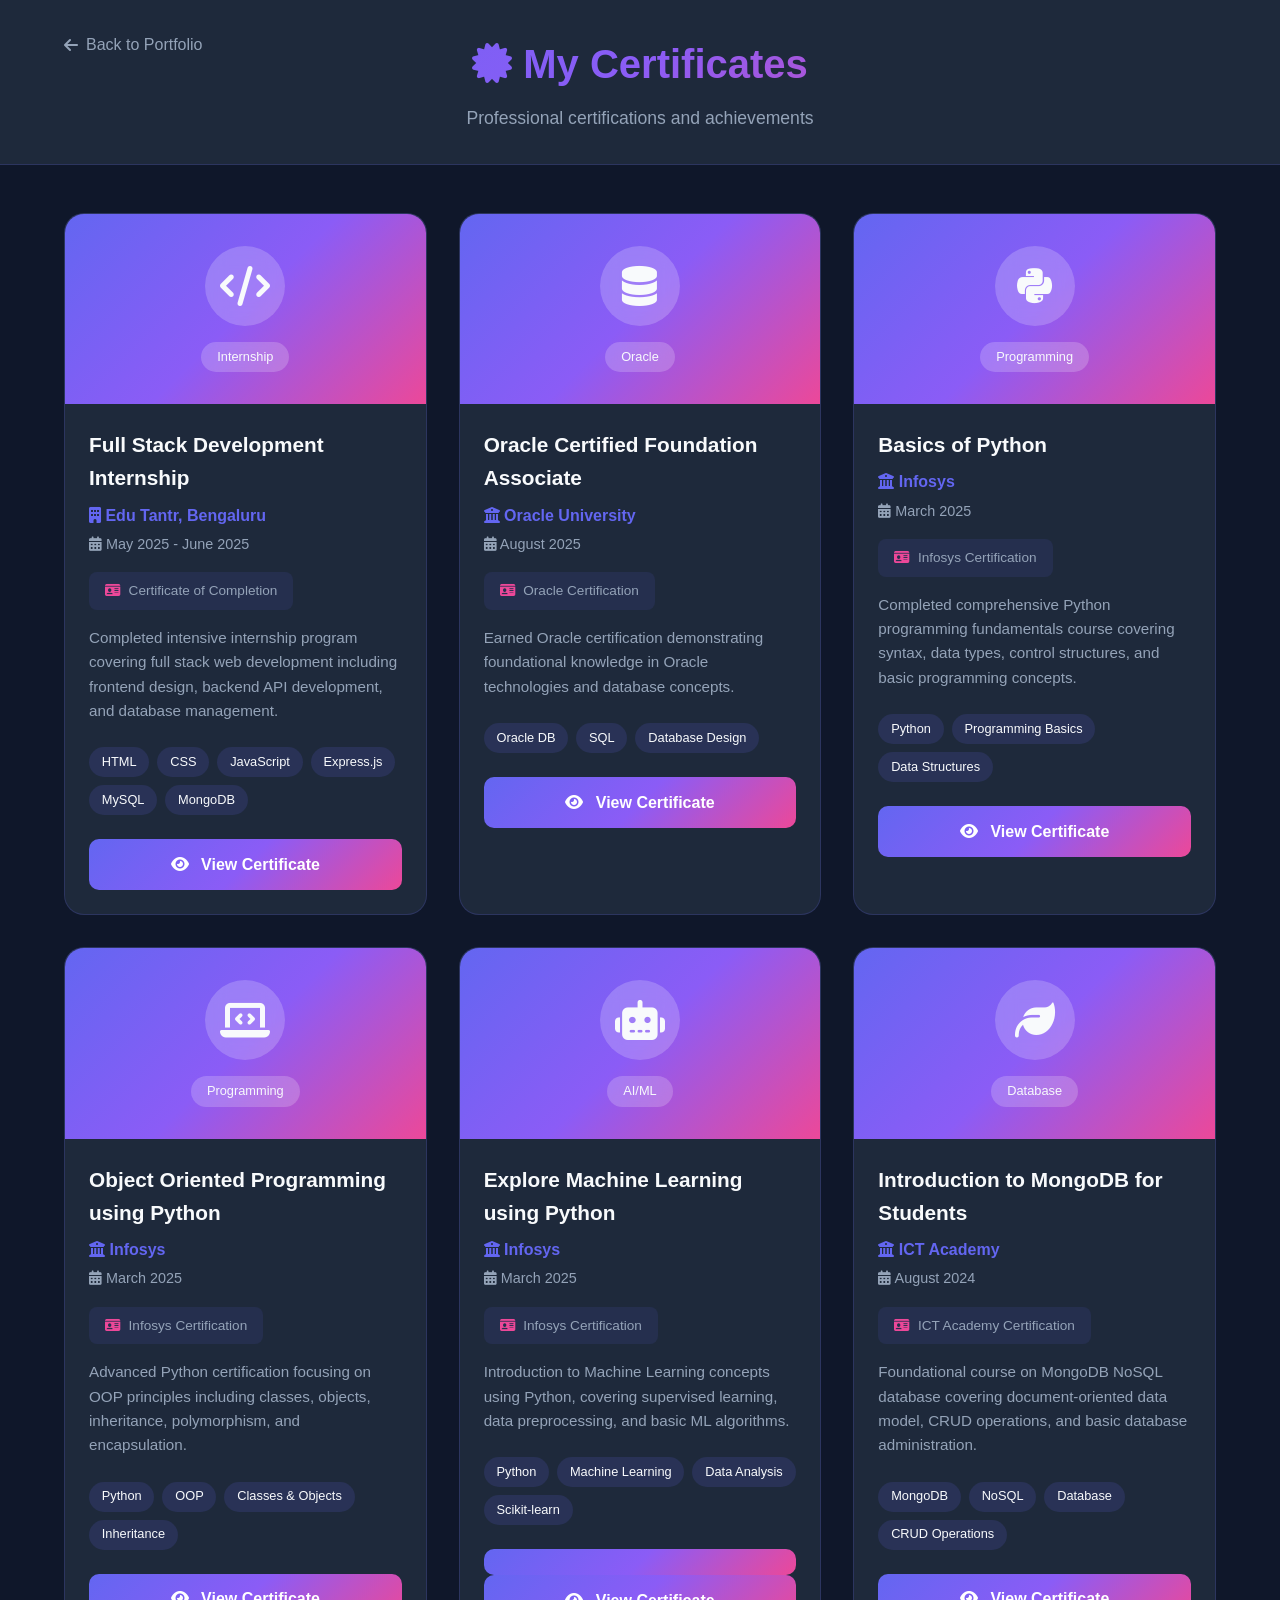
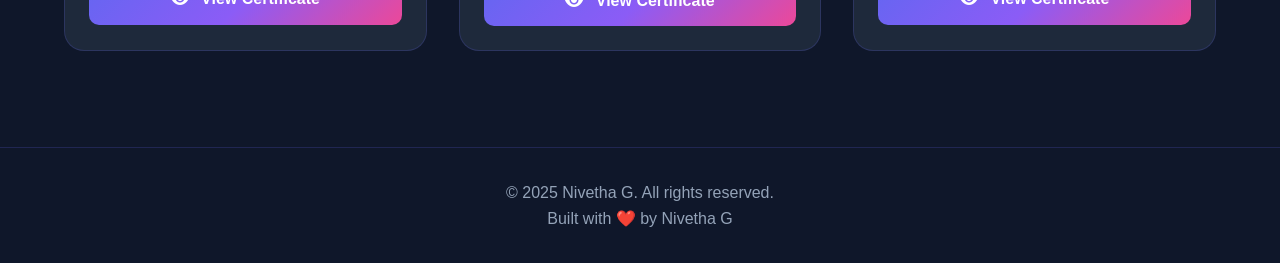
==== certificates.html @ d071e631 "first commit" ====
<!DOCTYPE html>
<html lang="en">
<head>
    <meta charset="UTF-8">
    <meta name="viewport" content="width=device-width, initial-scale=1.0">
    <title>Certificates | Nivetha G</title>
    <link rel="stylesheet" href="https://cdnjs.cloudflare.com/ajax/libs/font-awesome/6.4.0/css/all.min.css">
    <style>
        * {
            margin: 0;
            padding: 0;
            box-sizing: border-box;
        }

        :root {
            --primary-color: #6366f1;
            --secondary-color: #8b5cf6;
            --accent-color: #ec4899;
            --dark-bg: #0f172a;
            --card-bg: #1e293b;
            --text-primary: #f8fafc;
            --text-secondary: #94a3b8;
            --gradient: linear-gradient(135deg, #6366f1 0%, #8b5cf6 50%, #ec4899 100%);
        }

        body {
            font-family: 'Segoe UI', Tahoma, Geneva, Verdana, sans-serif;
            background-color: var(--dark-bg);
            color: var(--text-primary);
            line-height: 1.6;
            overflow-x: hidden;
        }

        /* Custom Scrollbar */
        ::-webkit-scrollbar {
            width: 10px;
        }

        ::-webkit-scrollbar-track {
            background: var(--dark-bg);
        }

        ::-webkit-scrollbar-thumb {
            background: var(--gradient);
            border-radius: 5px;
        }

        /* Header */
        header {
            background: var(--card-bg);
            padding: 2rem 5%;
            text-align: center;
            border-bottom: 1px solid rgba(99, 102, 241, 0.2);
        }

        .back-btn {
            position: absolute;
            left: 5%;
            top: 2rem;
            color: var(--text-secondary);
            text-decoration: none;
            display: flex;
            align-items: center;
            gap: 0.5rem;
            font-size: 1rem;
            transition: all 0.3s ease;
        }

        .back-btn:hover {
            color: var(--primary-color);
            transform: translateX(-5px);
        }

        header h1 {
            font-size: 2.5rem;
            background: var(--gradient);
            -webkit-background-clip: text;
            -webkit-text-fill-color: transparent;
            background-clip: text;
            margin-bottom: 0.5rem;
        }

        header p {
            color: var(--text-secondary);
            font-size: 1.1rem;
        }

        /* Main Content */
        main {
            padding: 3rem 5%;
            max-width: 1400px;
            margin: 0 auto;
        }

        /* Certificates Grid */
        .certificates-grid {
            display: grid;
            grid-template-columns: repeat(auto-fit, minmax(350px, 1fr));
            gap: 2rem;
        }

        /* Certificate Card */
        .cert-card {
            background: var(--card-bg);
            border-radius: 20px;
            overflow: hidden;
            border: 1px solid rgba(99, 102, 241, 0.2);
            transition: all 0.4s cubic-bezier(0.175, 0.885, 0.32, 1.275);
            position: relative;
            opacity: 0;
            transform: translateY(40px) scale(0.95);
        }

        .cert-card.reveal.active {
            opacity: 1;
            transform: translateY(0) scale(1);
        }

        .cert-card:hover {
            transform: translateY(-10px) scale(1.02);
            border-color: var(--primary-color);
            box-shadow: 0 25px 50px rgba(99, 102, 241, 0.3);
        }

        /* Shine Effect */
        .cert-card::before {
            content: '';
            position: absolute;
            top: 0;
            left: -100%;
            width: 100%;
            height: 100%;
            background: linear-gradient(90deg, transparent, rgba(99, 102, 241, 0.1), transparent);
            transition: left 0.6s ease;
            z-index: 1;
        }

        .cert-card:hover::before {
            left: 100%;
        }

        /* Certificate Header */
        .cert-header {
            background: var(--gradient);
            padding: 2rem;
            text-align: center;
            position: relative;
        }

        .cert-icon {
            width: 80px;
            height: 80px;
            background: rgba(255, 255, 255, 0.2);
            border-radius: 50%;
            display: flex;
            align-items: center;
            justify-content: center;
            font-size: 2.5rem;
            margin: 0 auto 1rem;
            animation: iconFloat 3s ease-in-out infinite;
            backdrop-filter: blur(10px);
        }

        @keyframes iconFloat {
            0%, 100% { transform: translateY(0); }
            50% { transform: translateY(-10px); }
        }

        .cert-card:hover .cert-icon {
            animation: iconSpin 0.6s ease;
        }

        @keyframes iconSpin {
            0% { transform: rotate(0deg) scale(1); }
            50% { transform: rotate(180deg) scale(1.1); }
            100% { transform: rotate(360deg) scale(1); }
        }

        .cert-badge {
            display: inline-block;
            background: rgba(255, 255, 255, 0.2);
            padding: 0.3rem 1rem;
            border-radius: 20px;
            font-size: 0.8rem;
            backdrop-filter: blur(10px);
        }

        /* Certificate Body */
        .cert-body {
            padding: 1.5rem;
        }

        .cert-body h3 {
            font-size: 1.3rem;
            margin-bottom: 0.5rem;
            color: var(--text-primary);
        }

        .cert-issuer {
            color: var(--primary-color);
            font-weight: 600;
            margin-bottom: 0.3rem;
        }

        .cert-date {
            color: var(--text-secondary);
            font-size: 0.9rem;
            margin-bottom: 1rem;
        }

        .cert-id {
            background: rgba(99, 102, 241, 0.1);
            padding: 0.5rem 1rem;
            border-radius: 8px;
            font-size: 0.85rem;
            color: var(--text-secondary);
            display: inline-block;
            margin-bottom: 1rem;
        }

        .cert-id i {
            color: var(--accent-color);
            margin-right: 0.3rem;
        }

        .cert-description {
            color: var(--text-secondary);
            font-size: 0.95rem;
            line-height: 1.6;
            margin-bottom: 1.5rem;
        }

        .cert-skills {
            display: flex;
            flex-wrap: wrap;
            gap: 0.5rem;
            margin-bottom: 1.5rem;
        }

        .skill-tag {
            background: rgba(99, 102, 241, 0.15);
            padding: 0.3rem 0.8rem;
            border-radius: 15px;
            font-size: 0.8rem;
            color: var(--text-primary);
            transition: all 0.3s ease;
        }

        .skill-tag:hover {
            background: var(--gradient);
            transform: scale(1.05);
        }

        /* Certificate Button */
        .cert-btn {
            display: block;
            width: 100%;
            padding: 0.8rem;
            background: var(--gradient);
            color: white;
            text-decoration: none;
            text-align: center;
            border-radius: 10px;
            font-weight: 600;
            transition: all 0.3s ease;
            border: none;
            cursor: pointer;
            position: relative;
            overflow: hidden;
        }

        .cert-btn::before {
            content: '';
            position: absolute;
            top: 0;
            left: -100%;
            width: 100%;
            height: 100%;
            background: linear-gradient(90deg, transparent, rgba(255,255,255,0.3), transparent);
            transition: left 0.5s ease;
        }

        .cert-btn:hover::before {
            left: 100%;
        }

        .cert-btn:hover {
            transform: translateY(-2px);
            box-shadow: 0 10px 25px rgba(99, 102, 241, 0.4);
        }

        .cert-btn i {
            margin-right: 0.5rem;
        }

        /* Stagger Animation Delays */
        .certificates-grid .cert-card:nth-child(1) { transition-delay: 0.1s; }
        .certificates-grid .cert-card:nth-child(2) { transition-delay: 0.2s; }
        .certificates-grid .cert-card:nth-child(3) { transition-delay: 0.3s; }
        .certificates-grid .cert-card:nth-child(4) { transition-delay: 0.4s; }
        .certificates-grid .cert-card:nth-child(5) { transition-delay: 0.5s; }
        .certificates-grid .cert-card:nth-child(6) { transition-delay: 0.6s; }

        /* Footer */
        footer {
            background: var(--dark-bg);
            padding: 2rem 5%;
            text-align: center;
            border-top: 1px solid rgba(99, 102, 241, 0.2);
            margin-top: 3rem;
        }

        footer p {
            color: var(--text-secondary);
        }

        footer .heart {
            color: var(--accent-color);
            animation: heartbeat 1.5s ease infinite;
        }

        @keyframes heartbeat {
            0%, 100% { transform: scale(1); }
            50% { transform: scale(1.2); }
        }

        /* Responsive */
        @media (max-width: 768px) {
            header h1 {
                font-size: 1.8rem;
            }

            .back-btn {
                position: static;
                justify-content: center;
                margin-bottom: 1rem;
            }

            .certificates-grid {
                grid-template-columns: 1fr;
            }

            .cert-header {
                padding: 1.5rem;
            }

            .cert-icon {
                width: 60px;
                height: 60px;
                font-size: 2rem;
            }
        }

        /* Scroll Reveal Animation */
        .reveal {
            opacity: 0;
            transform: translateY(30px);
            transition: all 0.8s ease;
        }

        .reveal.active {
            opacity: 1;
            transform: translateY(0);
        }
    </style>
</head>
<body>
    <!-- Header -->
    <header>
        <a href="index.html" class="back-btn">
            <i class="fas fa-arrow-left"></i> Back to Portfolio
        </a>
        <h1><i class="fas fa-certificate"></i> My Certificates</h1>
        <p>Professional certifications and achievements</p>
    </header>

    <!-- Main Content -->
    <main>
        <div class="certificates-grid">
            <!-- Certificate 1 -->
            <div class="cert-card reveal">
                <div class="cert-header">
                    <div class="cert-icon">
                        <i class="fas fa-code"></i>
                    </div>
                    <span class="cert-badge">Internship</span>
                </div>
                <div class="cert-body">
                    <h3>Full Stack Development Internship</h3>
                    <p class="cert-issuer"><i class="fas fa-building"></i> Edu Tantr, Bengaluru</p>
                    <p class="cert-date"><i class="fas fa-calendar-alt"></i> May 2025 - June 2025</p>
                    <div class="cert-id">
                        <i class="fas fa-id-card"></i> Certificate of Completion
                    </div>
                    <p class="cert-description">
                        Completed intensive internship program covering full stack web development including frontend design, backend API development, and database management.
                    </p>
                    <div class="cert-skills">
                        <span class="skill-tag">HTML</span>
                        <span class="skill-tag">CSS</span>
                        <span class="skill-tag">JavaScript</span>
                        <span class="skill-tag">Express.js</span>
                        <span class="skill-tag">MySQL</span>
                        <span class="skill-tag">MongoDB</span>
                    </div>
                    <a href="#" class="cert-btn"><i class="fas fa-eye"></i> View Certificate</a>
                </div>
            </div>

            <!-- Certificate 2 -->
            <div class="cert-card reveal">
                <div class="cert-header">
                    <div class="cert-icon">
                        <i class="fas fa-database"></i>
                    </div>
                    <span class="cert-badge">Oracle</span>
                </div>
                <div class="cert-body">
                    <h3>Oracle Certified Foundation Associate</h3>
                    <p class="cert-issuer"><i class="fas fa-university"></i> Oracle University</p>
                    <p class="cert-date"><i class="fas fa-calendar-alt"></i> August 2025</p>
                    <div class="cert-id">
                        <i class="fas fa-id-card"></i> Oracle Certification
                    </div>
                    <p class="cert-description">
                        Earned Oracle certification demonstrating foundational knowledge in Oracle technologies and database concepts.
                    </p>
                    <div class="cert-skills">
                        <span class="skill-tag">Oracle DB</span>
                        <span class="skill-tag">SQL</span>
                        <span class="skill-tag">Database Design</span>
                    </div>
                    <a href="#" class="cert-btn">
                        <i class="fas fa-eye"></i> View Certificate
                    </a>
                </div>
            </div>

            <!-- Certificate 3 -->
            <div class="cert-card reveal">
                <div class="cert-header">
                    <div class="cert-icon">
                        <i class="fab fa-python"></i>
                    </div>
                    <span class="cert-badge">Programming</span>
                </div>
                <div class="cert-body">
                    <h3>Basics of Python</h3>
                    <p class="cert-issuer"><i class="fas fa-university"></i> Infosys</p>
                    <p class="cert-date"><i class="fas fa-calendar-alt"></i> March 2025</p>
                    <div class="cert-id">
                        <i class="fas fa-id-card"></i> Infosys Certification
                    </div>
                    <p class="cert-description">
                        Completed comprehensive Python programming fundamentals course covering syntax, data types, control structures, and basic programming concepts.
                    </p>
                    <div class="cert-skills">
                        <span class="skill-tag">Python</span>
                        <span class="skill-tag">Programming Basics</span>
                        <span class="skill-tag">Data Structures</span>
                    </div>
                    <a href="#" class="cert-btn">
                        <i class="fas fa-eye"></i> View Certificate
                    </a>
                </div>
            </div>

            <!-- Certificate 4 -->
            <div class="cert-card reveal">
                <div class="cert-header">
                    <div class="cert-icon">
                        <i class="fas fa-laptop-code"></i>
                    </div>
                    <span class="cert-badge">Programming</span>
                </div>
                <div class="cert-body">
                    <h3>Object Oriented Programming using Python</h3>
                    <p class="cert-issuer"><i class="fas fa-university"></i> Infosys</p>
                    <p class="cert-date"><i class="fas fa-calendar-alt"></i> March 2025</p>
                    <div class="cert-id">
                        <i class="fas fa-id-card"></i> Infosys Certification
                    </div>
                    <p class="cert-description">
                        Advanced Python certification focusing on OOP principles including classes, objects, inheritance, polymorphism, and encapsulation.
                    </p>
                    <div class="cert-skills">
                        <span class="skill-tag">Python</span>
                        <span class="skill-tag">OOP</span>
                        <span class="skill-tag">Classes & Objects</span>
                        <span class="skill-tag">Inheritance</span>
                    </div>
                    <a href="#" class="cert-btn">
                        <i class="fas fa-eye"></i> View Certificate
                    </a>
                </div>
            </div>

            <!-- Certificate 5 -->
            <div class="cert-card reveal">
                <div class="cert-header">
                    <div class="cert-icon">
                        <i class="fas fa-robot"></i>
                    </div>
                    <span class="cert-badge">AI/ML</span>
                </div>
                <div class="cert-body">
                    <h3>Explore Machine Learning using Python</h3>
                    <p class="cert-issuer"><i class="fas fa-university"></i> Infosys</p>
                    <p class="cert-date"><i class="fas fa-calendar-alt"></i> March 2025</p>
                    <div class="cert-id">
                        <i class="fas fa-id-card"></i> Infosys Certification
                    </div>
                    <p class="cert-description">
                        Introduction to Machine Learning concepts using Python, covering supervised learning, data preprocessing, and basic ML algorithms.
                    </p>
                    <div class="cert-skills">
                        <span class="skill-tag">Python</span>
                        <span class="skill-tag">Machine Learning</span>
                        <span class="skill-tag">Data Analysis</span>
                        <span class="skill-tag">Scikit-learn</span>
                    </div>
                    <a href="#" class="cert-btn">
                    <a href="#" class="cert-btn">
                        <i class="fas fa-eye"></i> View Certificate         
                    </a>
                </div>
            </div>

            <!-- Certificate 6 -->
            <div class="cert-card reveal">
                <div class="cert-header">
                    <div class="cert-icon">
                        <i class="fas fa-leaf"></i>
                    </div>
                    <span class="cert-badge">Database</span>
                </div>
                <div class="cert-body">
                    <h3>Introduction to MongoDB for Students</h3>
                    <p class="cert-issuer"><i class="fas fa-university"></i> ICT Academy</p>
                    <p class="cert-date"><i class="fas fa-calendar-alt"></i> August 2024</p>
                    <div class="cert-id">
                        <i class="fas fa-id-card"></i> ICT Academy Certification
                    </div>
                    <p class="cert-description">
                        Foundational course on MongoDB NoSQL database covering document-oriented data model, CRUD operations, and basic database administration.
                    </p>
                    <div class="cert-skills">
                        <span class="skill-tag">MongoDB</span>
                        <span class="skill-tag">NoSQL</span>
                        <span class="skill-tag">Database</span>
                        <span class="skill-tag">CRUD Operations</span>
                    </div>
                    <a href="#" class="cert-btn">
                        <i class="fas fa-eye"></i> View Certificate
                    </a>
                </div>
            </div>
        </div>
    </main>

    <!-- Footer -->
    <footer>
        <p>&copy; 2025 Nivetha G. All rights reserved.</p>
        <p>Built with <span class="heart">❤️</span> by Nivetha G</p>
    </footer>

    <script>
        // Scroll Reveal Animation
        function reveal() {
            var reveals = document.querySelectorAll(".reveal");
            for (var i = 0; i < reveals.length; i++) {
                var windowHeight = window.innerHeight;
                var elementTop = reveals[i].getBoundingClientRect().top;
                var elementVisible = 100;
                if (elementTop < windowHeight - elementVisible) {
                    reveals[i].classList.add("active");
                }
            }
        }
        window.addEventListener("scroll", reveal);
        reveal();
    </script>
</body>
</html>
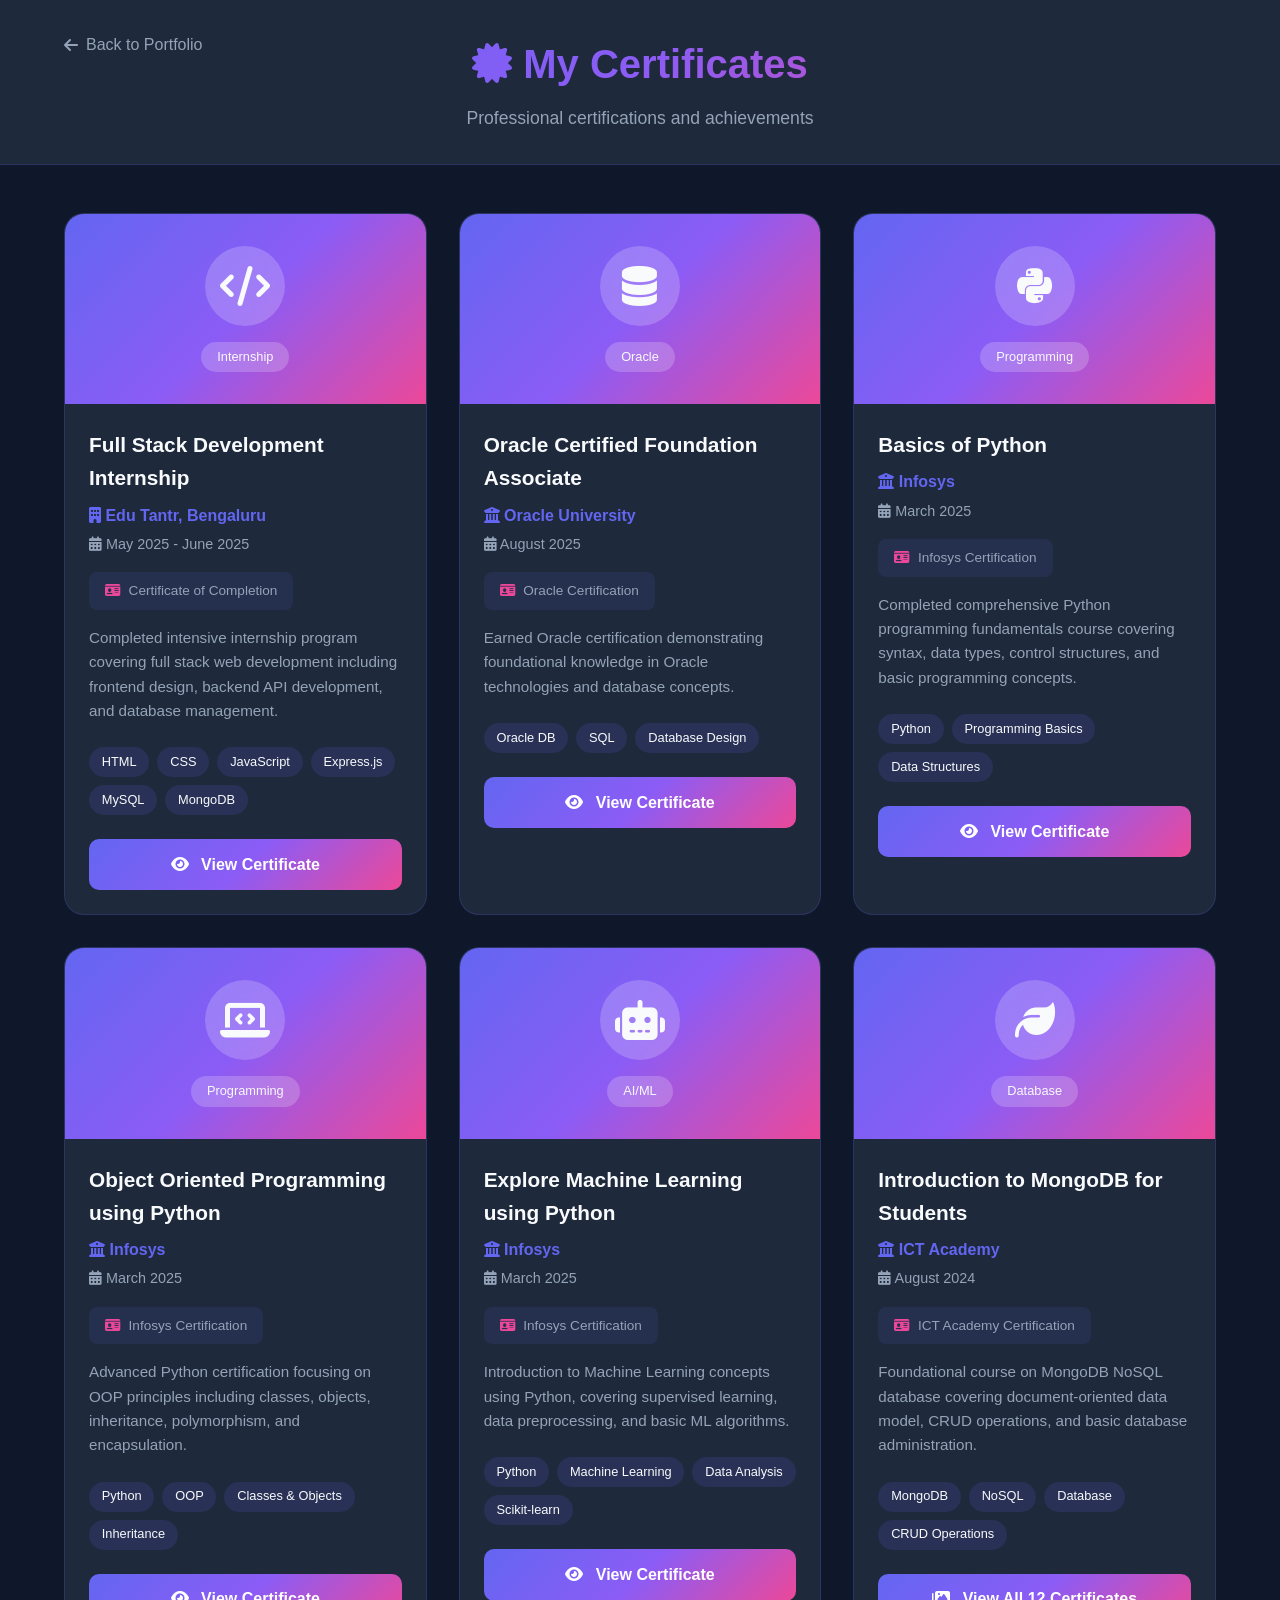
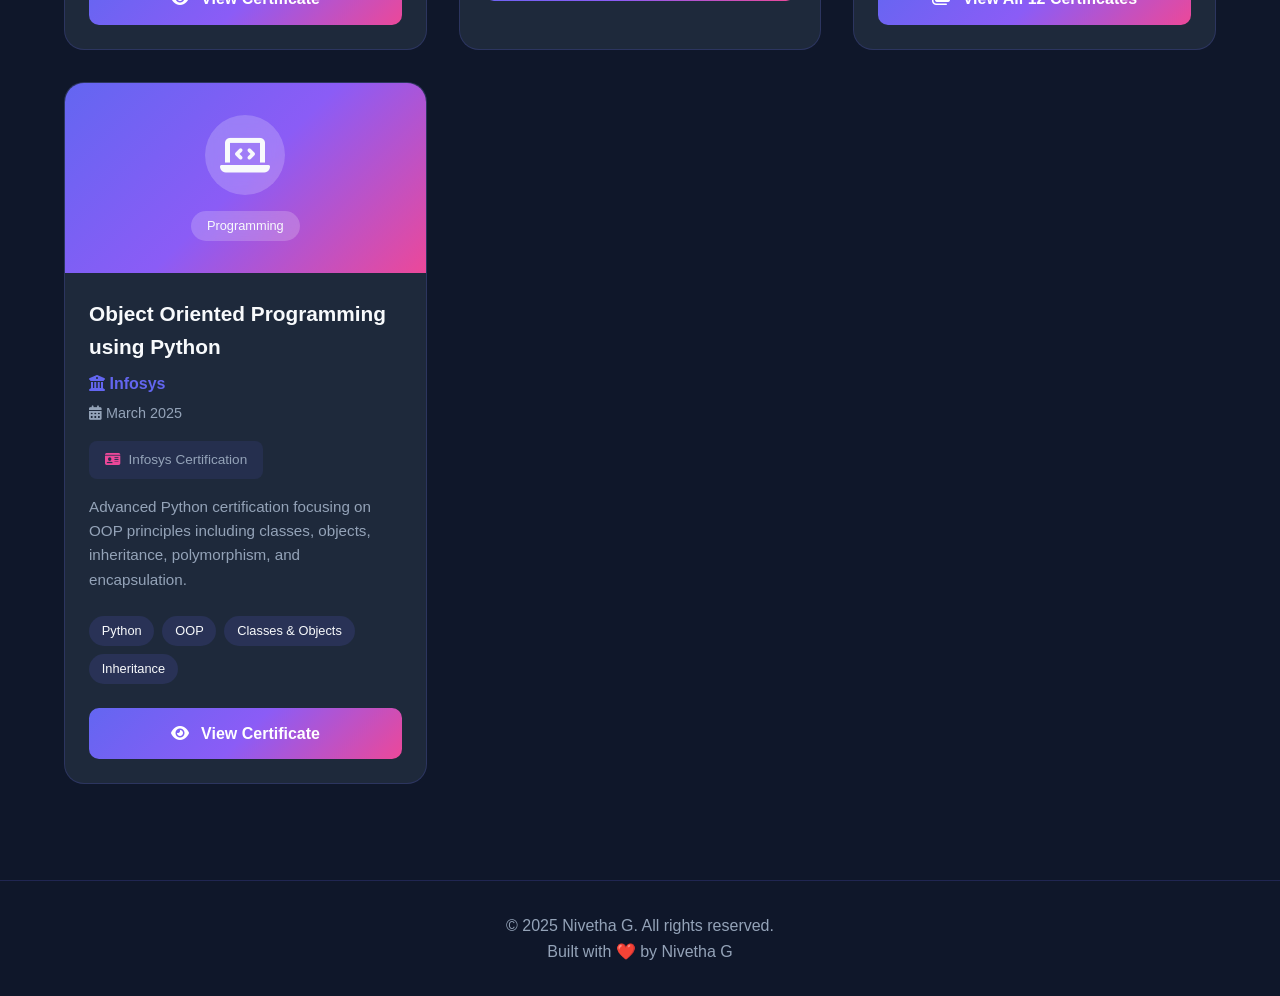
==== commit cfda0a94: "first commit" ====
--- a/certificates.html
+++ b/certificates.html
@@ -293,6 +293,206 @@
             margin-right: 0.5rem;
         }
 
+        /* Gallery Modal */
+        .gallery-modal {
+            display: none;
+            position: fixed;
+            top: 0;
+            left: 0;
+            width: 100%;
+            height: 100%;
+            background-color: rgba(0, 0, 0, 0.95);
+            z-index: 1000;
+            overflow: auto;
+        }
+
+        .gallery-modal.active {
+            display: flex;
+            flex-direction: column;
+            align-items: center;
+            justify-content: flex-start;
+        }
+
+        .gallery-header {
+            width: 100%;
+            padding: 1rem 2rem;
+            display: flex;
+            justify-content: space-between;
+            align-items: center;
+            background: var(--card-bg);
+            border-bottom: 1px solid rgba(99, 102, 241, 0.3);
+            position: sticky;
+            top: 0;
+            z-index: 1001;
+        }
+
+        .gallery-title {
+            font-size: 1.5rem;
+            background: var(--gradient);
+            -webkit-background-clip: text;
+            -webkit-text-fill-color: transparent;
+            background-clip: text;
+        }
+
+        .gallery-close {
+            background: none;
+            border: none;
+            color: var(--text-primary);
+            font-size: 2rem;
+            cursor: pointer;
+            transition: color 0.3s ease;
+            padding: 0.5rem;
+        }
+
+        .gallery-close:hover {
+            color: var(--accent-color);
+        }
+
+        .gallery-container {
+            display: grid;
+            grid-template-columns: repeat(auto-fit, minmax(300px, 1fr));
+            gap: 2rem;
+            padding: 2rem;
+            max-width: 1600px;
+            width: 100%;
+        }
+
+        .gallery-item {
+            background: var(--card-bg);
+            border-radius: 12px;
+            overflow: hidden;
+            border: 1px solid rgba(99, 102, 241, 0.2);
+            transition: transform 0.3s ease, box-shadow 0.3s ease;
+            cursor: pointer;
+        }
+
+        .gallery-item:hover {
+            transform: translateY(-5px);
+            box-shadow: 0 10px 30px rgba(99, 102, 241, 0.3);
+        }
+
+        .gallery-item img {
+            width: 100%;
+            height: 200px;
+            object-fit: cover;
+            display: block;
+        }
+
+        .gallery-item-info {
+            padding: 1rem;
+            text-align: center;
+        }
+
+        .gallery-item-title {
+            color: var(--text-primary);
+            font-size: 1rem;
+            margin-bottom: 0.5rem;
+        }
+
+        .gallery-item-number {
+            color: var(--text-secondary);
+            font-size: 0.875rem;
+        }
+
+        /* Lightbox for full image view */
+        .lightbox {
+            display: none;
+            position: fixed;
+            top: 0;
+            left: 0;
+            width: 100%;
+            height: 100%;
+            background-color: rgba(0, 0, 0, 0.98);
+            z-index: 1002;
+            justify-content: center;
+            align-items: center;
+        }
+
+        .lightbox.active {
+            display: flex;
+        }
+
+        .lightbox-img {
+            max-width: 90%;
+            max-height: 85vh;
+            object-fit: contain;
+            border-radius: 8px;
+        }
+
+        .lightbox-nav {
+            position: absolute;
+            top: 50%;
+            transform: translateY(-50%);
+            background: rgba(99, 102, 241, 0.8);
+            border: none;
+            color: white;
+            font-size: 2rem;
+            padding: 1rem;
+            cursor: pointer;
+            border-radius: 50%;
+            transition: background 0.3s ease;
+        }
+
+        .lightbox-nav:hover {
+            background: var(--primary-color);
+        }
+
+        .lightbox-prev {
+            left: 2rem;
+        }
+
+        .lightbox-next {
+            right: 2rem;
+        }
+
+        .lightbox-close {
+            position: absolute;
+            top: 1rem;
+            right: 2rem;
+            background: none;
+            border: none;
+            color: white;
+            font-size: 2.5rem;
+            cursor: pointer;
+            transition: color 0.3s ease;
+        }
+
+        .lightbox-close:hover {
+            color: var(--accent-color);
+        }
+
+        .lightbox-counter {
+            position: absolute;
+            bottom: 2rem;
+            left: 50%;
+            transform: translateX(-50%);
+            color: var(--text-secondary);
+            font-size: 1rem;
+            background: var(--card-bg);
+            padding: 0.5rem 1rem;
+            border-radius: 20px;
+        }
+
+        @media (max-width: 768px) {
+            .gallery-container {
+                grid-template-columns: 1fr;
+                padding: 1rem;
+            }
+
+            .lightbox-nav {
+                font-size: 1.5rem;
+                padding: 0.75rem;
+            }
+
+            .lightbox-prev {
+                left: 1rem;
+            }
+
+            .lightbox-next {
+                right: 1rem;
+            }
+        }
+
         /* Stagger Animation Delays */
         .certificates-grid .cert-card:nth-child(1) { transition-delay: 0.1s; }
         .certificates-grid .cert-card:nth-child(2) { transition-delay: 0.2s; }
@@ -403,7 +603,15 @@
                         <span class="skill-tag">MySQL</span>
                         <span class="skill-tag">MongoDB</span>
                     </div>
-                    <a href="#" class="cert-btn"><i class="fas fa-eye"></i> View Certificate</a>
+                    <a href="../int%20img/GOKULPRASANTH%20intership_page-0001.jpg"
+                       class="cert-btn"
+                       target="_blank"
+                       rel="noopener noreferrer"
+                       aria-label="View Full Stack Development Internship certificate"
+                       data-certificate="internship">
+                        <i class="fas fa-eye" aria-hidden="true"></i>
+                        <span>View Certificate</span>
+                    </a>
                 </div>
             </div>
 
@@ -459,8 +667,14 @@
                         <span class="skill-tag">Programming Basics</span>
                         <span class="skill-tag">Data Structures</span>
                     </div>
-                    <a href="#" class="cert-btn">
-                        <i class="fas fa-eye"></i> View Certificate
+                    <a href="../int%20img/info%20(3).jpg"
+                       class="cert-btn"
+                       target="_blank"
+                       rel="noopener noreferrer"
+                       aria-label="View Basics of Python certificate"
+                       data-certificate="basics-of-python">
+                        <i class="fas fa-eye" aria-hidden="true"></i>
+                        <span>View Certificate</span>
                     </a>
                 </div>
             </div>
@@ -489,8 +703,14 @@
                         <span class="skill-tag">Classes & Objects</span>
                         <span class="skill-tag">Inheritance</span>
                     </div>
-                    <a href="#" class="cert-btn">
-                        <i class="fas fa-eye"></i> View Certificate
+                    <a href="../info%20img/info%20(2).jpg"
+                       class="cert-btn"
+                       target="_blank"
+                       rel="noopener noreferrer"
+                       aria-label="View Object Oriented Programming using Python certificate"
+                       data-certificate="oop-python">
+                        <i class="fas fa-eye" aria-hidden="true"></i>
+                        <span>View Certificate</span>
                     </a>
                 </div>
             </div>
@@ -519,9 +739,14 @@
                         <span class="skill-tag">Data Analysis</span>
                         <span class="skill-tag">Scikit-learn</span>
                     </div>
-                    <a href="#" class="cert-btn">
-                    <a href="#" class="cert-btn">
-                        <i class="fas fa-eye"></i> View Certificate         
+                     <a href="../info%20img/info%20(4).jpg"
+                       class="cert-btn"
+                       target="_blank"
+                       rel="noopener noreferrer"
+                       aria-label="View Explore Machine Learning using Python certificate"
+                       data-certificate="ml-python">
+                        <i class="fas fa-eye" aria-hidden="true"></i>
+                        <span>View Certificate</span>
                     </a>
                 </div>
             </div>
@@ -550,13 +775,93 @@
                         <span class="skill-tag">Database</span>
                         <span class="skill-tag">CRUD Operations</span>
                     </div>
-                    <a href="#" class="cert-btn">
-                        <i class="fas fa-eye"></i> View Certificate
+                    <a href="#"
+                        class="cert-btn"
+                        onclick="openGallery(event)"
+                        aria-label="View all 12 Database certificates">
+                        <i class="fas fa-images" aria-hidden="true"></i>
+                        <span>View All 12 Certificates</span>
+                    </a>
+                </div>
+            </div>
+
+         <!-- Certificate 7 -->
+            <div class="cert-card reveal">
+                <div class="cert-header">
+                    <div class="cert-icon">
+                        <i class="fas fa-laptop-code"></i>
+                    </div>
+                    <span class="cert-badge">Programming</span>
+                </div>
+                <div class="cert-body">
+                    <h3>Object Oriented Programming using Python</h3>
+                    <p class="cert-issuer"><i class="fas fa-university"></i> Infosys</p>
+                    <p class="cert-date"><i class="fas fa-calendar-alt"></i> March 2025</p>
+                    <div class="cert-id">
+                        <i class="fas fa-id-card"></i> Infosys Certification
+                    </div>
+                    <p class="cert-description">
+                        Advanced Python certification focusing on OOP principles including classes, objects, inheritance, polymorphism, and encapsulation.
+                    </p>
+                    <div class="cert-skills">
+                        <span class="skill-tag">Python</span>
+                        <span class="skill-tag">OOP</span>
+                        <span class="skill-tag">Classes & Objects</span>
+                        <span class="skill-tag">Inheritance</span>
+                    </div>
+                    <a href="../info%20img/info%20(1).jpg"
+                       class="cert-btn"
+                       target="_blank"
+                       rel="noopener noreferrer"
+                       aria-label="View Object Oriented Programming using Python certificate"
+                       data-certificate="oop-python">
+                        <i class="fas fa-eye" aria-hidden="true"></i>
+                        <span>View Certificate</span>
                     </a>
                 </div>
             </div>
         </div>
     </main>
+
+    <!-- DB Certificates Gallery Modal -->
+    <div id="dbGalleryModal" class="gallery-modal">
+        <div class="gallery-header">
+            <h2 class="gallery-title">Database Certificates</h2>
+            <button class="gallery-close" onclick="closeGallery()" aria-label="Close gallery">&times;</button>
+        </div>
+        <div class="gallery-container" id="galleryContainer">
+            <!-- Gallery items will be generated by JavaScript -->
+        </div>
+    </div>
+
+    <!-- Lightbox for full image view -->
+    <div id="lightbox" class="lightbox">
+        <button class="lightbox-close" onclick="closeLightbox()" aria-label="Close lightbox">&times;</button>
+        <button class="lightbox-nav lightbox-prev" onclick="prevImage()" aria-label="Previous image">&#8249;</button>
+        <img id="lightboxImg" class="lightbox-img" src="" alt="Certificate">
+        <button class="lightbox-nav lightbox-next" onclick="nextImage()" aria-label="Next image">&#8250;</button>
+        <div class="lightbox-counter" id="lightboxCounter">1 / 12</div>
+    </div>
+
+    <!-- Project Report Gallery Modal -->
+    <div id="projectReportModal" class="gallery-modal">
+        <div class="gallery-header">
+            <h2 class="gallery-title">Project Report</h2>
+            <button class="gallery-close" onclick="closeProjectReportGallery()" aria-label="Close gallery">&times;</button>
+        </div>
+        <div class="gallery-container" id="projectReportContainer">
+            <!-- Gallery items will be generated by JavaScript -->
+        </div>
+    </div>
+
+    <!-- Project Report Lightbox -->
+    <div id="projectReportLightbox" class="lightbox">
+        <button class="lightbox-close" onclick="closeProjectReportLightbox()" aria-label="Close lightbox">&times;</button>
+        <button class="lightbox-nav lightbox-prev" onclick="prevProjectReportImage()" aria-label="Previous image">&#8249;</button>
+        <img id="projectReportLightboxImg" class="lightbox-img" src="" alt="Project Report Page">
+        <button class="lightbox-nav lightbox-next" onclick="nextProjectReportImage()" aria-label="Next image">&#8250;</button>
+        <div class="lightbox-counter" id="projectReportCounter">1 / 91</div>
+    </div>
 
     <!-- Footer -->
     <footer>
@@ -579,6 +884,195 @@
         }
         window.addEventListener("scroll", reveal);
         reveal();
+
+        // DB Certificates Gallery
+        const dbCertificates = [
+            { id: 1, title: "Database Fundamentals", file: "DB 1_page-0001.jpg" },
+            { id: 2, title: "SQL Basics", file: "DB 2.jpg" },
+            { id: 3, title: "Advanced Queries", file: "DB 3.jpg" },
+            { id: 4, title: "Database Design", file: "DB 4.jpg" },
+            { id: 5, title: "Normalization", file: "DB 5.jpg" },
+            { id: 6, title: "Indexing & Optimization", file: "DB 6.jpg" },
+            { id: 7, title: "Transactions & ACID", file: "DB 7.jpg" },
+            { id: 8, title: "Stored Procedures", file: "DB 8.jpg" },
+            { id: 9, title: "Database Security", file: "DB 9.jpg" },
+            { id: 10, title: "Backup & Recovery", file: "DB 10.jpg" },
+            { id: 11, title: "NoSQL Concepts", file: "DB 11.jpg" },
+            { id: 12, title: "Database Administration", file: "DB 12.jpg" }
+        ];
+
+        let currentImageIndex = 0;
+
+        // Generate gallery items
+        function generateGallery() {
+            const container = document.getElementById('galleryContainer');
+            container.innerHTML = dbCertificates.map((cert, index) => `
+                <div class="gallery-item" onclick="openLightbox(${index})" role="button" tabindex="0" aria-label="View ${cert.title}">
+                    <img src="../DB%20img/${cert.file}" alt="${cert.title}" loading="lazy">
+                    <div class="gallery-item-info">
+                        <h3 class="gallery-item-title">${cert.title}</h3>
+                        <p class="gallery-item-number">Certificate ${cert.id} of 12</p>
+                    </div>
+                </div>
+            `).join('');
+        }
+
+        // Open gallery modal
+        function openGallery(event) {
+            event.preventDefault();
+            generateGallery();
+            document.getElementById('dbGalleryModal').classList.add('active');
+            document.body.style.overflow = 'hidden';
+        }
+
+        // Close gallery modal
+        function closeGallery() {
+            document.getElementById('dbGalleryModal').classList.remove('active');
+            document.body.style.overflow = '';
+        }
+
+        // Open lightbox
+        function openLightbox(index) {
+            currentImageIndex = index;
+            updateLightboxImage();
+            document.getElementById('lightbox').classList.add('active');
+        }
+
+        // Close lightbox
+        function closeLightbox() {
+            document.getElementById('lightbox').classList.remove('active');
+        }
+
+        // Update lightbox image
+        function updateLightboxImage() {
+            const cert = dbCertificates[currentImageIndex];
+            document.getElementById('lightboxImg').src = `../DB%20img/${cert.file}`;
+            document.getElementById('lightboxImg').alt = cert.title;
+            document.getElementById('lightboxCounter').textContent = `${currentImageIndex + 1} / ${dbCertificates.length}`;
+        }
+
+        // Navigate to previous image
+        function prevImage() {
+            currentImageIndex = (currentImageIndex - 1 + dbCertificates.length) % dbCertificates.length;
+            updateLightboxImage();
+        }
+
+        // Navigate to next image
+        function nextImage() {
+            currentImageIndex = (currentImageIndex + 1) % dbCertificates.length;
+            updateLightboxImage();
+        }
+
+        // Keyboard navigation
+        document.addEventListener('keydown', function(e) {
+            if (document.getElementById('lightbox').classList.contains('active')) {
+                if (e.key === 'Escape') closeLightbox();
+                if (e.key === 'ArrowLeft') prevImage();
+                if (e.key === 'ArrowRight') nextImage();
+            }
+            if (document.getElementById('dbGalleryModal').classList.contains('active')) {
+                if (e.key === 'Escape') closeGallery();
+            }
+        });
+
+        // Close modals when clicking outside
+        document.getElementById('dbGalleryModal').addEventListener('click', function(e) {
+            if (e.target === this) closeGallery();
+        });
+
+        document.getElementById('lightbox').addEventListener('click', function(e) {
+            if (e.target === this) closeLightbox();
+        });
+
+        // Project Report Gallery
+        const projectReportImages = Array.from({ length: 91 }, (_, i) => ({
+            id: i,
+            title: `Project Report Page ${i + 1}`,
+            file: `GOKUL PROJECT REPORT-images-${i}.jpg`
+        }));
+
+        let currentProjectReportIndex = 0;
+
+        // Generate Project Report gallery items
+        function generateProjectReportGallery() {
+            const container = document.getElementById('projectReportContainer');
+            container.innerHTML = projectReportImages.map((img, index) => `
+                <div class="gallery-item" onclick="openProjectReportLightbox(${index})" role="button" tabindex="0" aria-label="View ${img.title}">
+                    <img src="../GOKUL%20PROJECT%20REPORT-img/${img.file}" alt="${img.title}" loading="lazy">
+                    <div class="gallery-item-info">
+                        <h3 class="gallery-item-title">${img.title}</h3>
+                        <p class="gallery-item-number">Page ${img.id + 1} of 91</p>
+                    </div>
+                </div>
+            `).join('');
+        }
+
+        // Open Project Report gallery modal
+        function openProjectReportGallery(event) {
+            if (event) event.preventDefault();
+            generateProjectReportGallery();
+            document.getElementById('projectReportModal').classList.add('active');
+            document.body.style.overflow = 'hidden';
+        }
+
+        // Close Project Report gallery modal
+        function closeProjectReportGallery() {
+            document.getElementById('projectReportModal').classList.remove('active');
+            document.body.style.overflow = '';
+        }
+
+        // Open Project Report lightbox
+        function openProjectReportLightbox(index) {
+            currentProjectReportIndex = index;
+            updateProjectReportLightboxImage();
+            document.getElementById('projectReportLightbox').classList.add('active');
+        }
+
+        // Close Project Report lightbox
+        function closeProjectReportLightbox() {
+            document.getElementById('projectReportLightbox').classList.remove('active');
+        }
+
+        // Update Project Report lightbox image
+        function updateProjectReportLightboxImage() {
+            const img = projectReportImages[currentProjectReportIndex];
+            document.getElementById('projectReportLightboxImg').src = `../GOKUL%20PROJECT%20REPORT-img/${img.file}`;
+            document.getElementById('projectReportLightboxImg').alt = img.title;
+            document.getElementById('projectReportCounter').textContent = `${currentProjectReportIndex + 1} / ${projectReportImages.length}`;
+        }
+
+        // Navigate to previous Project Report image
+        function prevProjectReportImage() {
+            currentProjectReportIndex = (currentProjectReportIndex - 1 + projectReportImages.length) % projectReportImages.length;
+            updateProjectReportLightboxImage();
+        }
+
+        // Navigate to next Project Report image
+        function nextProjectReportImage() {
+            currentProjectReportIndex = (currentProjectReportIndex + 1) % projectReportImages.length;
+            updateProjectReportLightboxImage();
+        }
+
+        // Keyboard navigation for Project Report
+        document.addEventListener('keydown', function(e) {
+            if (document.getElementById('projectReportLightbox').classList.contains('active')) {
+                if (e.key === 'Escape') closeProjectReportLightbox();
+                if (e.key === 'ArrowLeft') prevProjectReportImage();
+                if (e.key === 'ArrowRight') nextProjectReportImage();
+            }
+            if (document.getElementById('projectReportModal').classList.contains('active')) {
+                if (e.key === 'Escape') closeProjectReportGallery();
+            }
+        });
+
+        // Close Project Report modals when clicking outside
+        document.getElementById('projectReportModal').addEventListener('click', function(e) {
+            if (e.target === this) closeProjectReportGallery();
+        });
+
+        document.getElementById('projectReportLightbox').addEventListener('click', function(e) {
+            if (e.target === this) closeProjectReportLightbox();
+        });
     </script>
 </body>
-</html>+</html>
